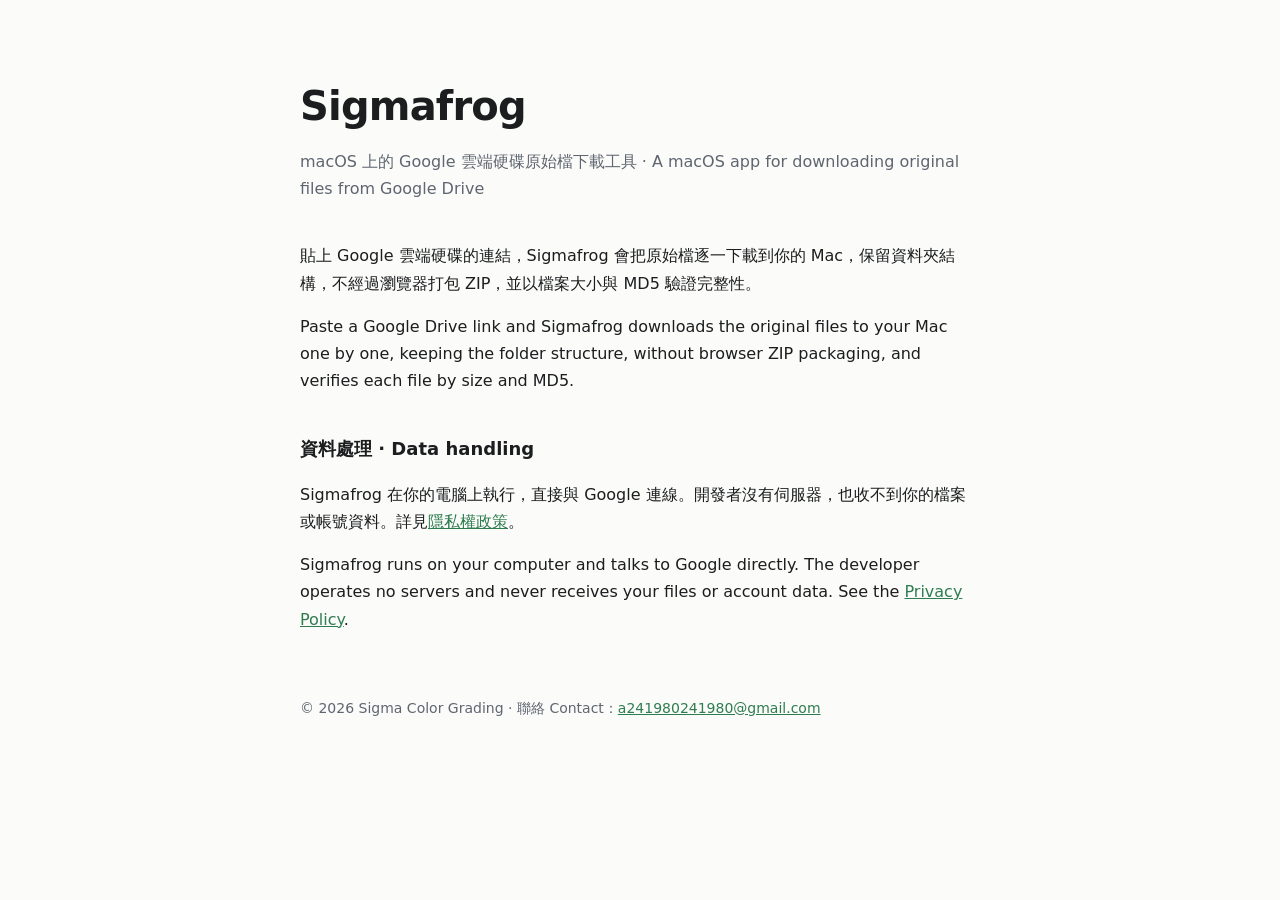
==== index.html @ 67553a60 "Create index.html" ====
<!DOCTYPE html>
<html lang="zh-Hant">
<head>
<meta charset="utf-8">
<meta name="viewport" content="width=device-width, initial-scale=1">
<title>Sigmafrog</title>
<style>
  :root { color-scheme: light dark; --fg:#1b1d1f; --muted:#5f6670; --bg:#fbfbf9; --accent:#2f7d4f; }
  @media (prefers-color-scheme: dark) { :root { --fg:#ecedee; --muted:#9aa1a9; --bg:#121314; --accent:#6cc28f; } }
  body { margin:0; background:var(--bg); color:var(--fg); font:16px/1.7 -apple-system, "PingFang TC", "Noto Sans TC", system-ui, sans-serif; }
  main { max-width:680px; margin:0 auto; padding:72px 24px; }
  h1 { font-size:40px; letter-spacing:-.02em; margin:0 0 8px; }
  .tag { color:var(--muted); margin:0 0 40px; }
  h2 { font-size:18px; margin:40px 0 8px; }
  a { color:var(--accent); }
  footer { margin-top:64px; color:var(--muted); font-size:14px; }
</style>
</head>
<body>
<main>
  <h1>Sigmafrog</h1>
  <p class="tag">macOS 上的 Google 雲端硬碟原始檔下載工具 · A macOS app for downloading original files from Google Drive</p>

  <p>貼上 Google 雲端硬碟的連結，Sigmafrog 會把原始檔逐一下載到你的 Mac，保留資料夾結構，不經過瀏覽器打包 ZIP，並以檔案大小與 MD5 驗證完整性。</p>
  <p>Paste a Google Drive link and Sigmafrog downloads the original files to your Mac one by one, keeping the folder structure, without browser ZIP packaging, and verifies each file by size and MD5.</p>

  <h2>資料處理 · Data handling</h2>
  <p>Sigmafrog 在你的電腦上執行，直接與 Google 連線。開發者沒有伺服器，也收不到你的檔案或帳號資料。詳見<a href="privacy.html">隱私權政策</a>。</p>
  <p>Sigmafrog runs on your computer and talks to Google directly. The developer operates no servers and never receives your files or account data. See the <a href="privacy.html">Privacy Policy</a>.</p>

  <footer>© 2026 Sigma Color Grading · 聯絡 Contact：<a href="mailto:a241980241980@gmail.com">a241980241980@gmail.com</a></footer>
</main>
</body>
</html>
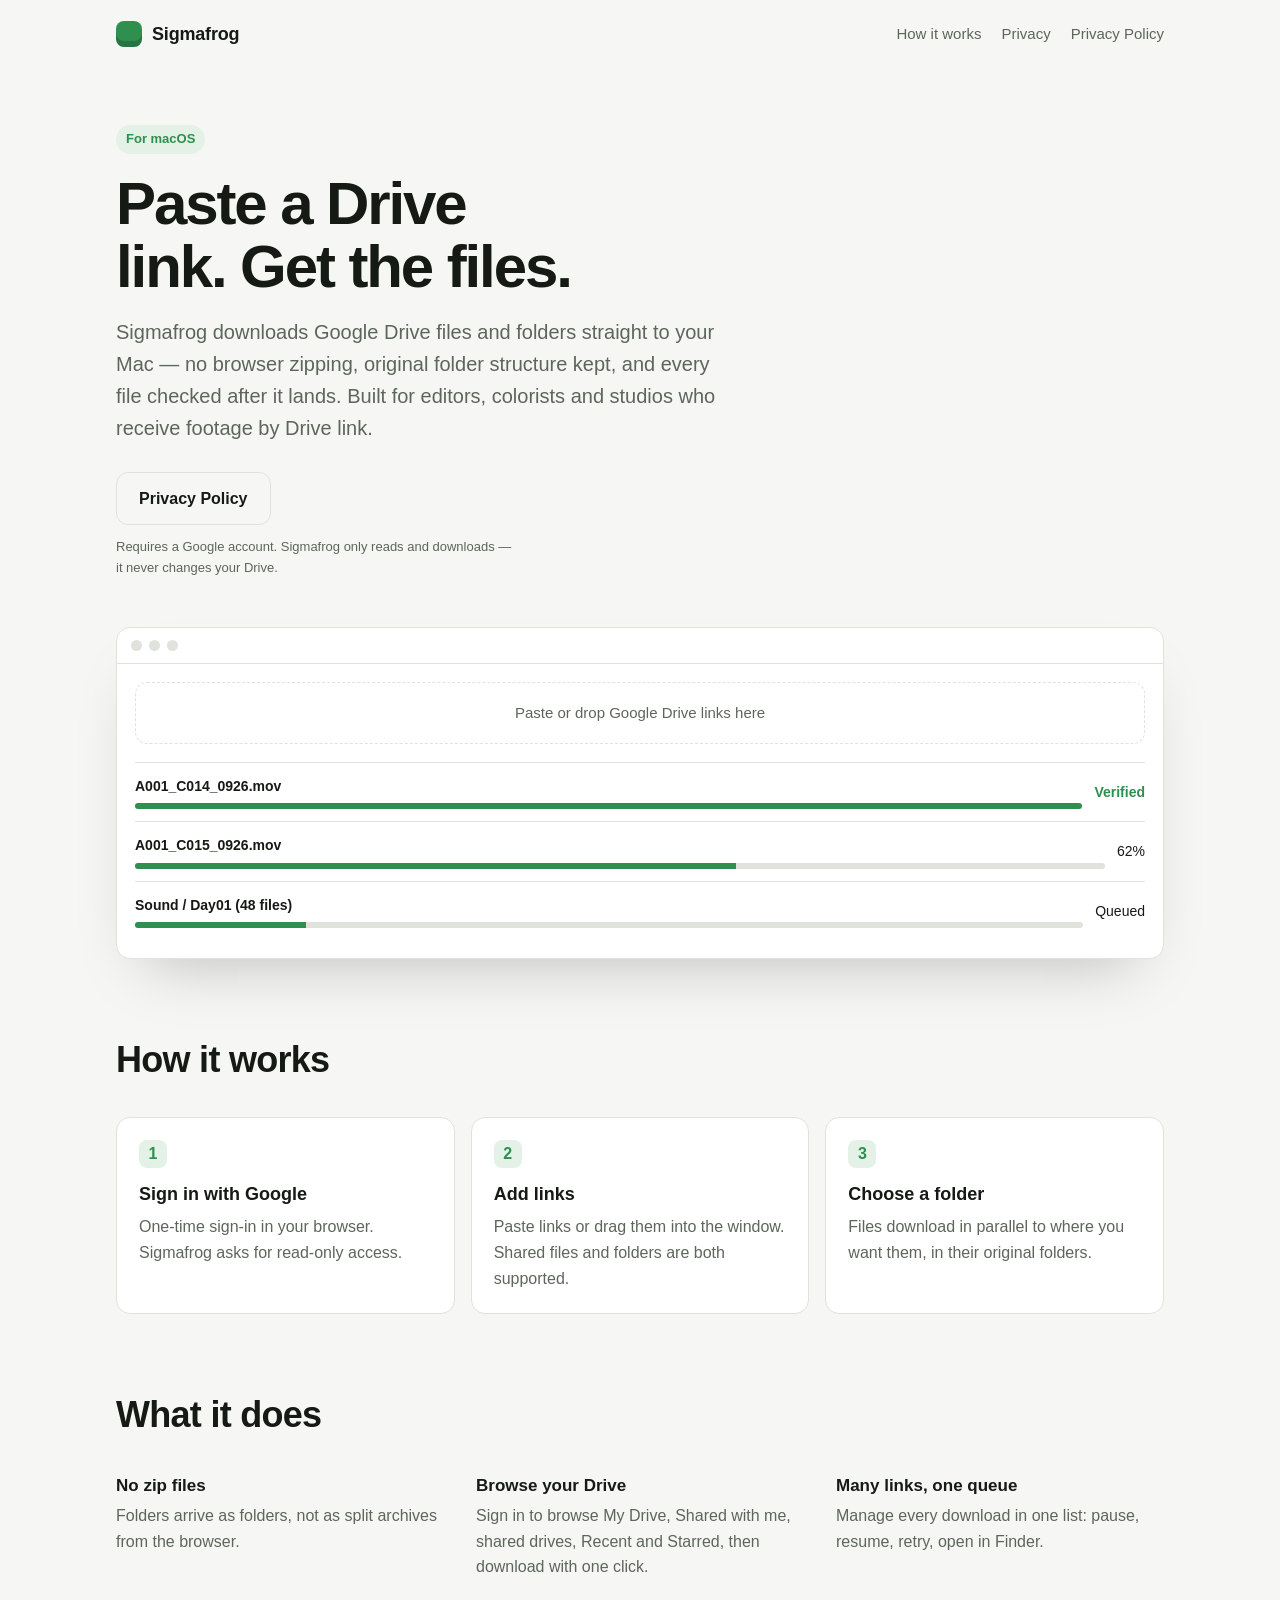
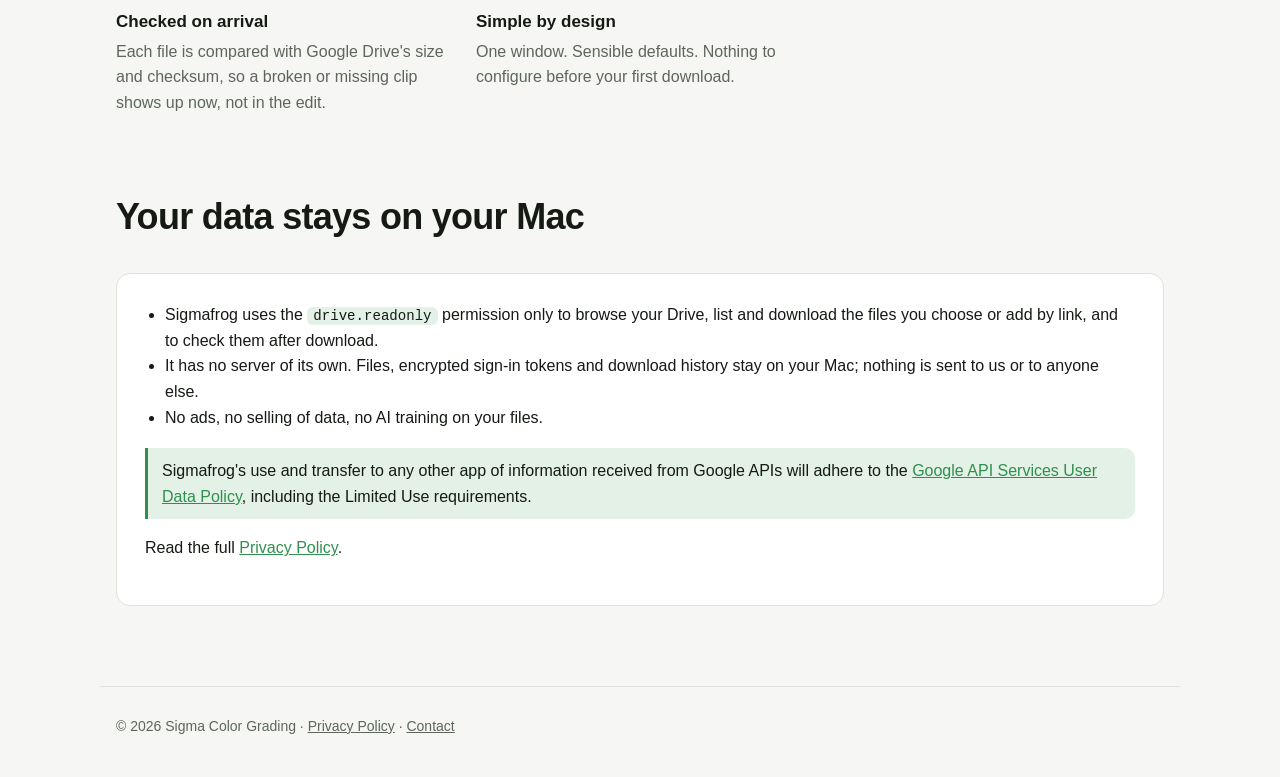
==== commit 8ce80ff8: "Update homepage and privacy policy (sign-in only, browse Drive, memory-only listings)" ====
--- a/index.html
+++ b/index.html
@@ -1,34 +1,74 @@
-<!DOCTYPE html>
-<html lang="zh-Hant">
+<!doctype html>
+<html lang="en">
 <head>
 <meta charset="utf-8">
 <meta name="viewport" content="width=device-width, initial-scale=1">
 <title>Sigmafrog</title>
-<style>
-  :root { color-scheme: light dark; --fg:#1b1d1f; --muted:#5f6670; --bg:#fbfbf9; --accent:#2f7d4f; }
-  @media (prefers-color-scheme: dark) { :root { --fg:#ecedee; --muted:#9aa1a9; --bg:#121314; --accent:#6cc28f; } }
-  body { margin:0; background:var(--bg); color:var(--fg); font:16px/1.7 -apple-system, "PingFang TC", "Noto Sans TC", system-ui, sans-serif; }
-  main { max-width:680px; margin:0 auto; padding:72px 24px; }
-  h1 { font-size:40px; letter-spacing:-.02em; margin:0 0 8px; }
-  .tag { color:var(--muted); margin:0 0 40px; }
-  h2 { font-size:18px; margin:40px 0 8px; }
-  a { color:var(--accent); }
-  footer { margin-top:64px; color:var(--muted); font-size:14px; }
-</style>
+<meta name="description" content="Sigmafrog downloads Google Drive links to your Mac — no zipping, original folders kept, every file checked.">
+<link rel="stylesheet" href="style.css">
 </head>
 <body>
-<main>
-  <h1>Sigmafrog</h1>
-  <p class="tag">macOS 上的 Google 雲端硬碟原始檔下載工具 · A macOS app for downloading original files from Google Drive</p>
+<header class="bar">
+  <a class="brand" href="index.html"><span class="mark" aria-hidden="true"></span>Sigmafrog</a>
+  <nav><a href="#how">How it works</a><a href="#privacy">Privacy</a><a href="privacy.html">Privacy Policy</a></nav>
+</header>
 
-  <p>貼上 Google 雲端硬碟的連結，Sigmafrog 會把原始檔逐一下載到你的 Mac，保留資料夾結構，不經過瀏覽器打包 ZIP，並以檔案大小與 MD5 驗證完整性。</p>
-  <p>Paste a Google Drive link and Sigmafrog downloads the original files to your Mac one by one, keeping the folder structure, without browser ZIP packaging, and verifies each file by size and MD5.</p>
+<section class="hero">
+  <span class="eyebrow">For macOS</span>
+  <h1>Paste a Drive link. Get the files.</h1>
+  <p>Sigmafrog downloads Google Drive files and folders straight to your Mac — no browser zipping, original folder structure kept, and every file checked after it lands. Built for editors, colorists and studios who receive footage by Drive link.</p>
+  <div class="cta">
+    
+    <a class="btn ghost" href="privacy.html">Privacy Policy</a>
+  </div>
+  <p class="note">Requires a Google account. Sigmafrog only reads and downloads — it never changes your Drive.</p>
+</section>
 
-  <h2>資料處理 · Data handling</h2>
-  <p>Sigmafrog 在你的電腦上執行，直接與 Google 連線。開發者沒有伺服器，也收不到你的檔案或帳號資料。詳見<a href="privacy.html">隱私權政策</a>。</p>
-  <p>Sigmafrog runs on your computer and talks to Google directly. The developer operates no servers and never receives your files or account data. See the <a href="privacy.html">Privacy Policy</a>.</p>
+<div class="window" aria-hidden="true">
+  <div class="win">
+    <div class="win-top"><i></i><i></i><i></i></div>
+    <div class="drop">Paste or drop Google Drive links here</div>
+    <div class="rows">
+      <div class="row"><div><b>A001_C014_0926.mov</b><div class="bar-p"><span style="width:100%"></span></div></div><span class="ok">Verified</span></div>
+      <div class="row"><div><b>A001_C015_0926.mov</b><div class="bar-p"><span style="width:62%"></span></div></div><span>62%</span></div>
+      <div class="row"><div><b>Sound / Day01 (48 files)</b><div class="bar-p"><span style="width:18%"></span></div></div><span>Queued</span></div>
+    </div>
+  </div>
+</div>
 
-  <footer>© 2026 Sigma Color Grading · 聯絡 Contact：<a href="mailto:a241980241980@gmail.com">a241980241980@gmail.com</a></footer>
-</main>
+<section class="section" id="how">
+  <h2>How it works</h2>
+  <div class="steps">
+    <div class="step"><h3>Sign in with Google</h3><p>One-time sign-in in your browser. Sigmafrog asks for read-only access.</p></div>
+    <div class="step"><h3>Add links</h3><p>Paste links or drag them into the window. Shared files and folders are both supported.</p></div>
+    <div class="step"><h3>Choose a folder</h3><p>Files download in parallel to where you want them, in their original folders.</p></div>
+  </div>
+</section>
+
+<section class="section">
+  <h2>What it does</h2>
+  <div class="feats">
+    <div><h3>No zip files</h3><p>Folders arrive as folders, not as split archives from the browser.</p></div>
+    <div><h3>Browse your Drive</h3><p>Sign in to browse My Drive, Shared with me, shared drives, Recent and Starred, then download with one click.</p></div>
+    <div><h3>Many links, one queue</h3><p>Manage every download in one list: pause, resume, retry, open in Finder.</p></div>
+    <div><h3>Checked on arrival</h3><p>Each file is compared with Google Drive's size and checksum, so a broken or missing clip shows up now, not in the edit.</p></div>
+    <div><h3>Simple by design</h3><p>One window. Sensible defaults. Nothing to configure before your first download.</p></div>
+  </div>
+</section>
+
+<section class="section" id="privacy">
+  <h2>Your data stays on your Mac</h2>
+  <div class="privacy">
+    <ul>
+      <li>Sigmafrog uses the <code>drive.readonly</code> permission only to browse your Drive, list and download the files you choose or add by link, and to check them after download.</li>
+      <li>It has no server of its own. Files, encrypted sign-in tokens and download history stay on your Mac; nothing is sent to us or to anyone else.</li>
+      <li>No ads, no selling of data, no AI training on your files.</li>
+    </ul>
+    <p class="callout">Sigmafrog's use and transfer to any other app of information received from Google APIs will adhere to the <a href="https://developers.google.com/terms/api-services-user-data-policy">Google API Services User Data Policy</a>, including the Limited Use requirements.</p>
+    <p>Read the full <a href="privacy.html">Privacy Policy</a>.</p>
+  </div>
+</section>
+
+<footer class="foot">© 2026 Sigma Color Grading · <a href="privacy.html">Privacy Policy</a> · <a href="mailto:a241980241980@gmail.com">Contact</a></footer>
 </body>
 </html>
--- a/style.css
+++ b/style.css
@@ -0,0 +1,68 @@
+:root{
+  --bg:#f6f7f4; --surface:#ffffff; --ink:#151a14; --muted:#5d665b; --line:#dfe3dc;
+  --accent:#2f8f4e; --accent-ink:#ffffff; --accent-soft:#e3f1e7;
+  --radius:14px; --max:1080px;
+  --sans:-apple-system,BlinkMacSystemFont,"SF Pro Text","Helvetica Neue","PingFang TC",sans-serif;
+  --mono:"SF Mono",ui-monospace,Menlo,monospace;
+}
+@media (prefers-color-scheme: dark){
+  :root{ --bg:#0f120f; --surface:#171b17; --ink:#e9ede7; --muted:#9aa597; --line:#2a312a;
+         --accent:#5cc27f; --accent-ink:#0b120d; --accent-soft:#1b2a1f; }
+}
+*{box-sizing:border-box}
+html{-webkit-text-size-adjust:100%}
+body{margin:0;background:var(--bg);color:var(--ink);font:16px/1.6 var(--sans)}
+a{color:var(--accent)}
+code{font:0.88em var(--mono);background:var(--accent-soft);padding:1px 6px;border-radius:6px;word-break:break-all}
+
+.bar{max-width:var(--max);margin:0 auto;padding:20px 16px;display:flex;align-items:center;justify-content:space-between;gap:16px}
+.brand{display:flex;align-items:center;gap:10px;font-weight:700;font-size:18px;color:var(--ink);text-decoration:none;letter-spacing:-0.01em}
+.mark{width:26px;height:26px;border-radius:8px;background:var(--accent);box-shadow:inset 0 -6px 0 rgba(0,0,0,.18)}
+.bar nav{display:flex;gap:20px}
+.bar nav a{color:var(--muted);text-decoration:none;font-size:15px}
+.bar nav a[aria-current]{color:var(--ink)}
+
+.hero{max-width:var(--max);margin:0 auto;padding:56px 16px 40px}
+.eyebrow{display:inline-block;font-size:13px;font-weight:600;color:var(--accent);background:var(--accent-soft);padding:4px 10px;border-radius:999px;margin-bottom:18px}
+.hero h1{font-size:clamp(34px,6vw,60px);line-height:1.05;letter-spacing:-0.035em;margin:0 0 18px;max-width:14ch}
+.hero p{font-size:clamp(17px,2.2vw,20px);color:var(--muted);max-width:56ch;margin:0 0 28px}
+.cta{display:flex;flex-wrap:wrap;gap:12px;align-items:center}
+.btn{display:inline-block;padding:13px 22px;border-radius:12px;background:var(--accent);color:var(--accent-ink);font-weight:600;text-decoration:none}
+.btn.ghost{background:transparent;color:var(--ink);border:1px solid var(--line)}
+.hero .note{font-size:13px;color:var(--muted);margin:12px 0 0}
+
+.window{max-width:var(--max);margin:8px auto 0;padding:0 16px}
+.win{background:var(--surface);border:1px solid var(--line);border-radius:var(--radius);overflow:hidden;box-shadow:0 30px 60px -30px rgba(0,0,0,.25)}
+.win-top{display:flex;gap:7px;padding:12px 14px;border-bottom:1px solid var(--line)}
+.win-top i{width:11px;height:11px;border-radius:50%;background:var(--line)}
+.drop{margin:18px;border:1.5px dashed var(--line);border-radius:12px;padding:18px;color:var(--muted);font-size:15px;text-align:center}
+.rows{padding:0 18px 18px}
+.row{display:grid;grid-template-columns:1fr auto;gap:12px;align-items:center;padding:12px 0;border-top:1px solid var(--line);font-size:14px}
+.row b{font-weight:600}
+.bar-p{height:6px;border-radius:6px;background:var(--line);margin-top:6px;overflow:hidden}
+.bar-p span{display:block;height:100%;background:var(--accent)}
+.ok{color:var(--accent);font-weight:600}
+
+.section{max-width:var(--max);margin:0 auto;padding:72px 16px 0}
+.section h2{font-size:clamp(26px,3.5vw,36px);letter-spacing:-0.02em;margin:0 0 28px}
+.steps{display:grid;grid-template-columns:repeat(auto-fit,minmax(240px,1fr));gap:16px;counter-reset:s}
+.step{background:var(--surface);border:1px solid var(--line);border-radius:var(--radius);padding:22px}
+.step::before{counter-increment:s;content:counter(s);display:inline-grid;place-items:center;width:28px;height:28px;border-radius:8px;background:var(--accent-soft);color:var(--accent);font-weight:700;margin-bottom:12px}
+.step h3{margin:0 0 6px;font-size:18px}
+.step p{margin:0;color:var(--muted)}
+.feats{display:grid;grid-template-columns:repeat(auto-fit,minmax(260px,1fr));gap:28px 32px}
+.feats h3{margin:0 0 4px;font-size:17px}
+.feats p{margin:0;color:var(--muted)}
+.privacy{background:var(--surface);border:1px solid var(--line);border-radius:var(--radius);padding:28px}
+.privacy ul{margin:0 0 18px;padding-left:20px}
+.callout{border-left:3px solid var(--accent);padding:10px 14px;background:var(--accent-soft);border-radius:0 10px 10px 0}
+
+.foot{max-width:var(--max);margin:80px auto 0;padding:28px 16px 40px;border-top:1px solid var(--line);color:var(--muted);font-size:14px}
+.foot a{color:var(--muted)}
+
+.doc .prose{max-width:760px;margin:0 auto;padding:24px 16px 0}
+.prose h1{font-size:clamp(30px,5vw,44px);letter-spacing:-0.03em;margin:16px 0 6px}
+.prose .meta{color:var(--muted);font-size:14px;margin:0 0 24px}
+.prose .lead{font-size:18px}
+.prose h2{font-size:21px;margin:36px 0 10px;letter-spacing:-0.01em}
+.prose li{margin:6px 0}
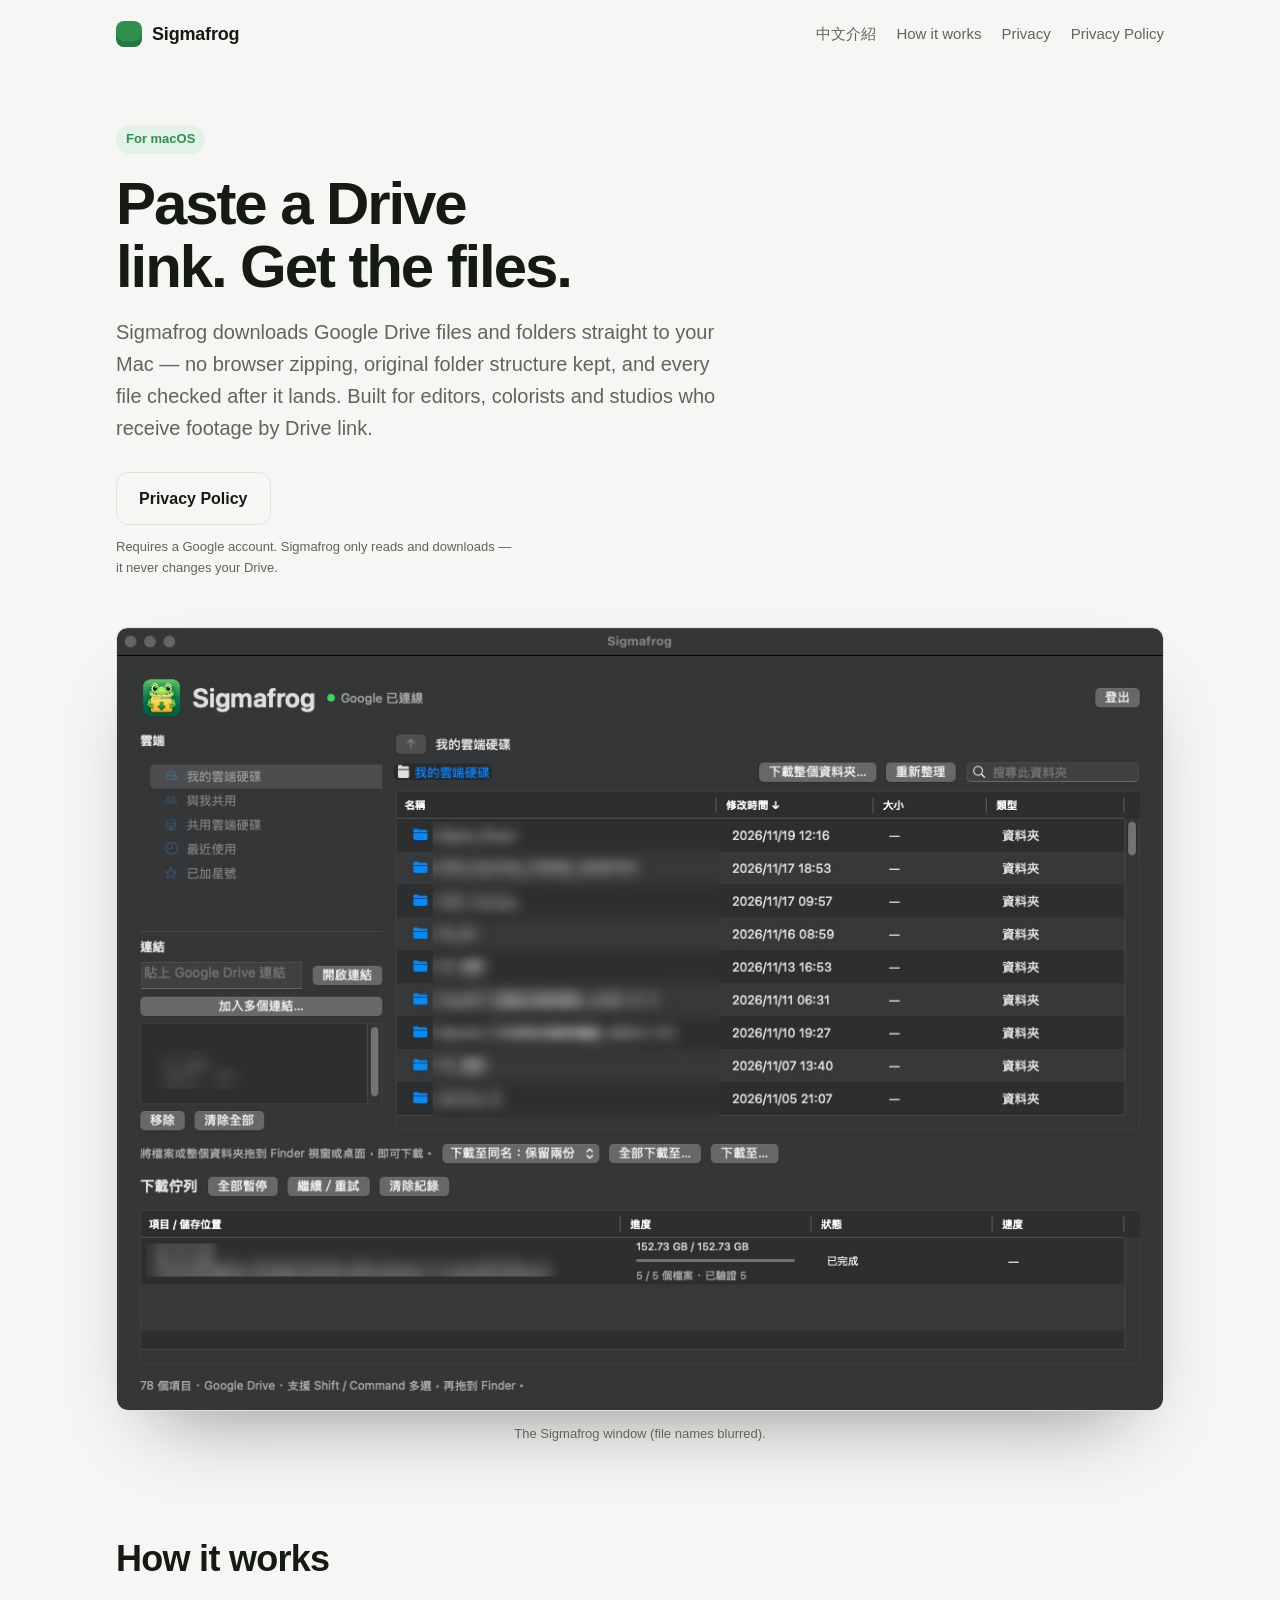
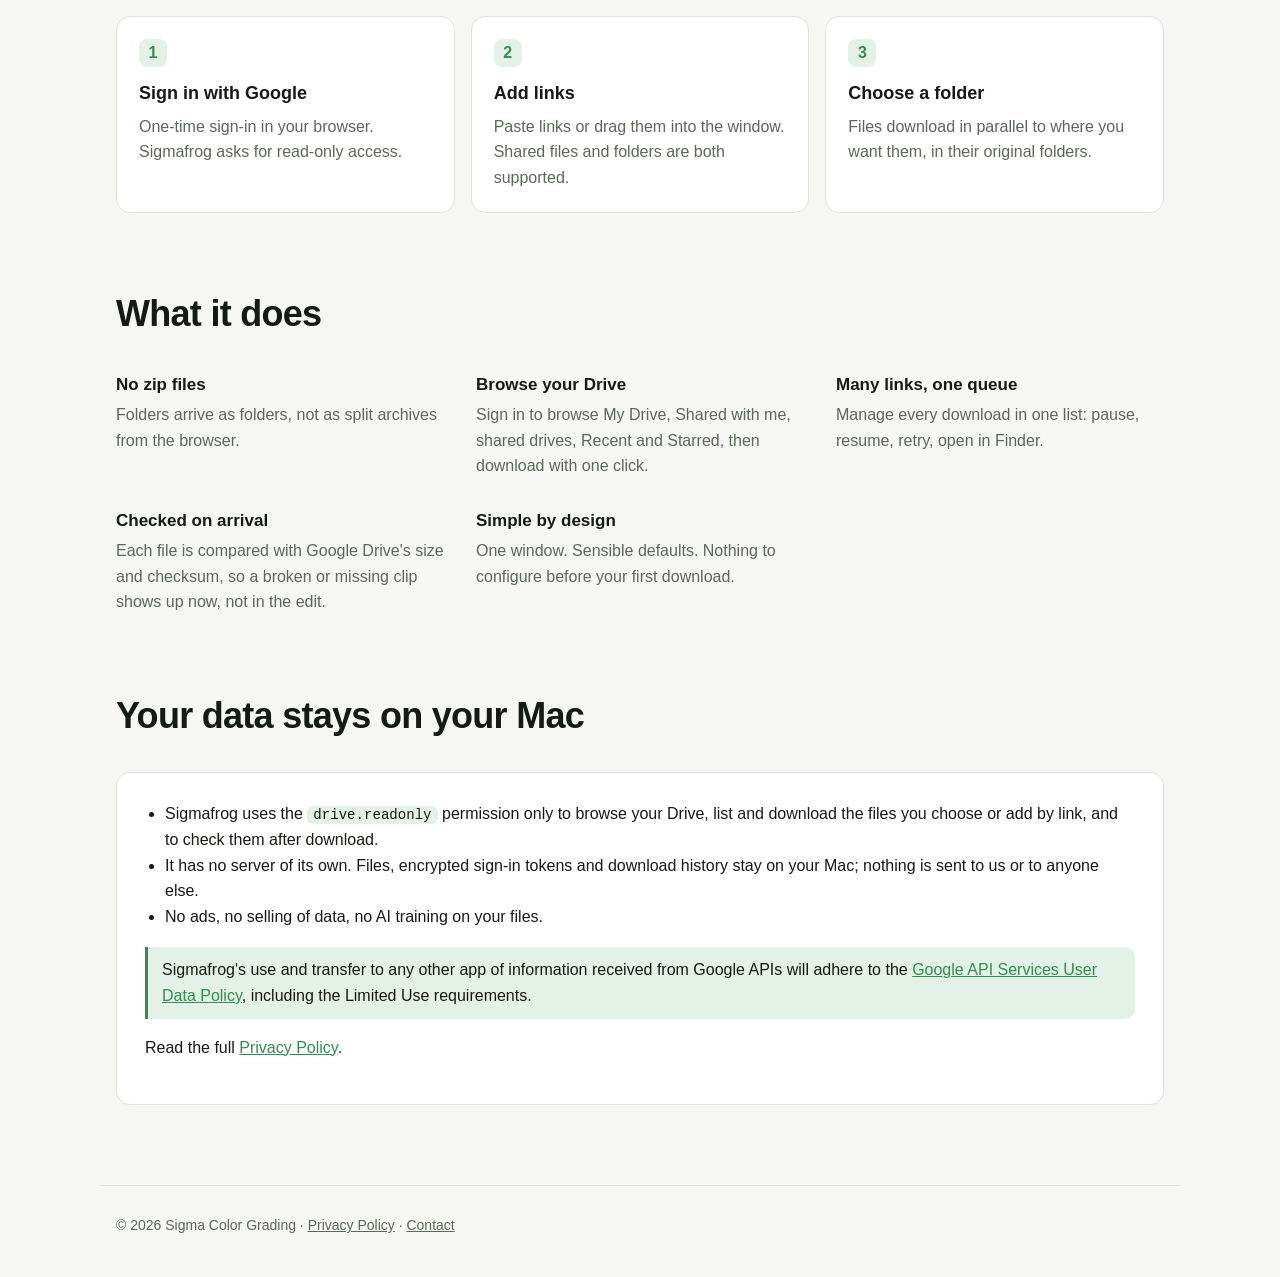
==== commit 53a9347e: "Add Chinese intro page with app screenshots" ====
--- a/index.html
+++ b/index.html
@@ -10,7 +10,7 @@
 <body>
 <header class="bar">
   <a class="brand" href="index.html"><span class="mark" aria-hidden="true"></span>Sigmafrog</a>
-  <nav><a href="#how">How it works</a><a href="#privacy">Privacy</a><a href="privacy.html">Privacy Policy</a></nav>
+  <nav><a href="intro.html">中文介紹</a><a href="#how">How it works</a><a href="#privacy">Privacy</a><a href="privacy.html">Privacy Policy</a></nav>
 </header>
 
 <section class="hero">
@@ -24,16 +24,9 @@
   <p class="note">Requires a Google account. Sigmafrog only reads and downloads — it never changes your Drive.</p>
 </section>
 
-<div class="window" aria-hidden="true">
-  <div class="win">
-    <div class="win-top"><i></i><i></i><i></i></div>
-    <div class="drop">Paste or drop Google Drive links here</div>
-    <div class="rows">
-      <div class="row"><div><b>A001_C014_0926.mov</b><div class="bar-p"><span style="width:100%"></span></div></div><span class="ok">Verified</span></div>
-      <div class="row"><div><b>A001_C015_0926.mov</b><div class="bar-p"><span style="width:62%"></span></div></div><span>62%</span></div>
-      <div class="row"><div><b>Sound / Day01 (48 files)</b><div class="bar-p"><span style="width:18%"></span></div></div><span>Queued</span></div>
-    </div>
-  </div>
+<div class="window">
+  <img src="img/window.png" width="1080" height="808" alt="Sigmafrog main window: cloud sources and links on the left, file list on the right, download queue below" style="display:block;width:100%;height:auto;border-radius:12px;border:1px solid var(--line);box-shadow:0 40px 80px -40px rgba(0,0,0,.45)">
+  <p class="note" style="text-align:center;font-size:13px;color:var(--muted)">The Sigmafrog window (file names blurred).</p>
 </div>
 
 <section class="section" id="how">
